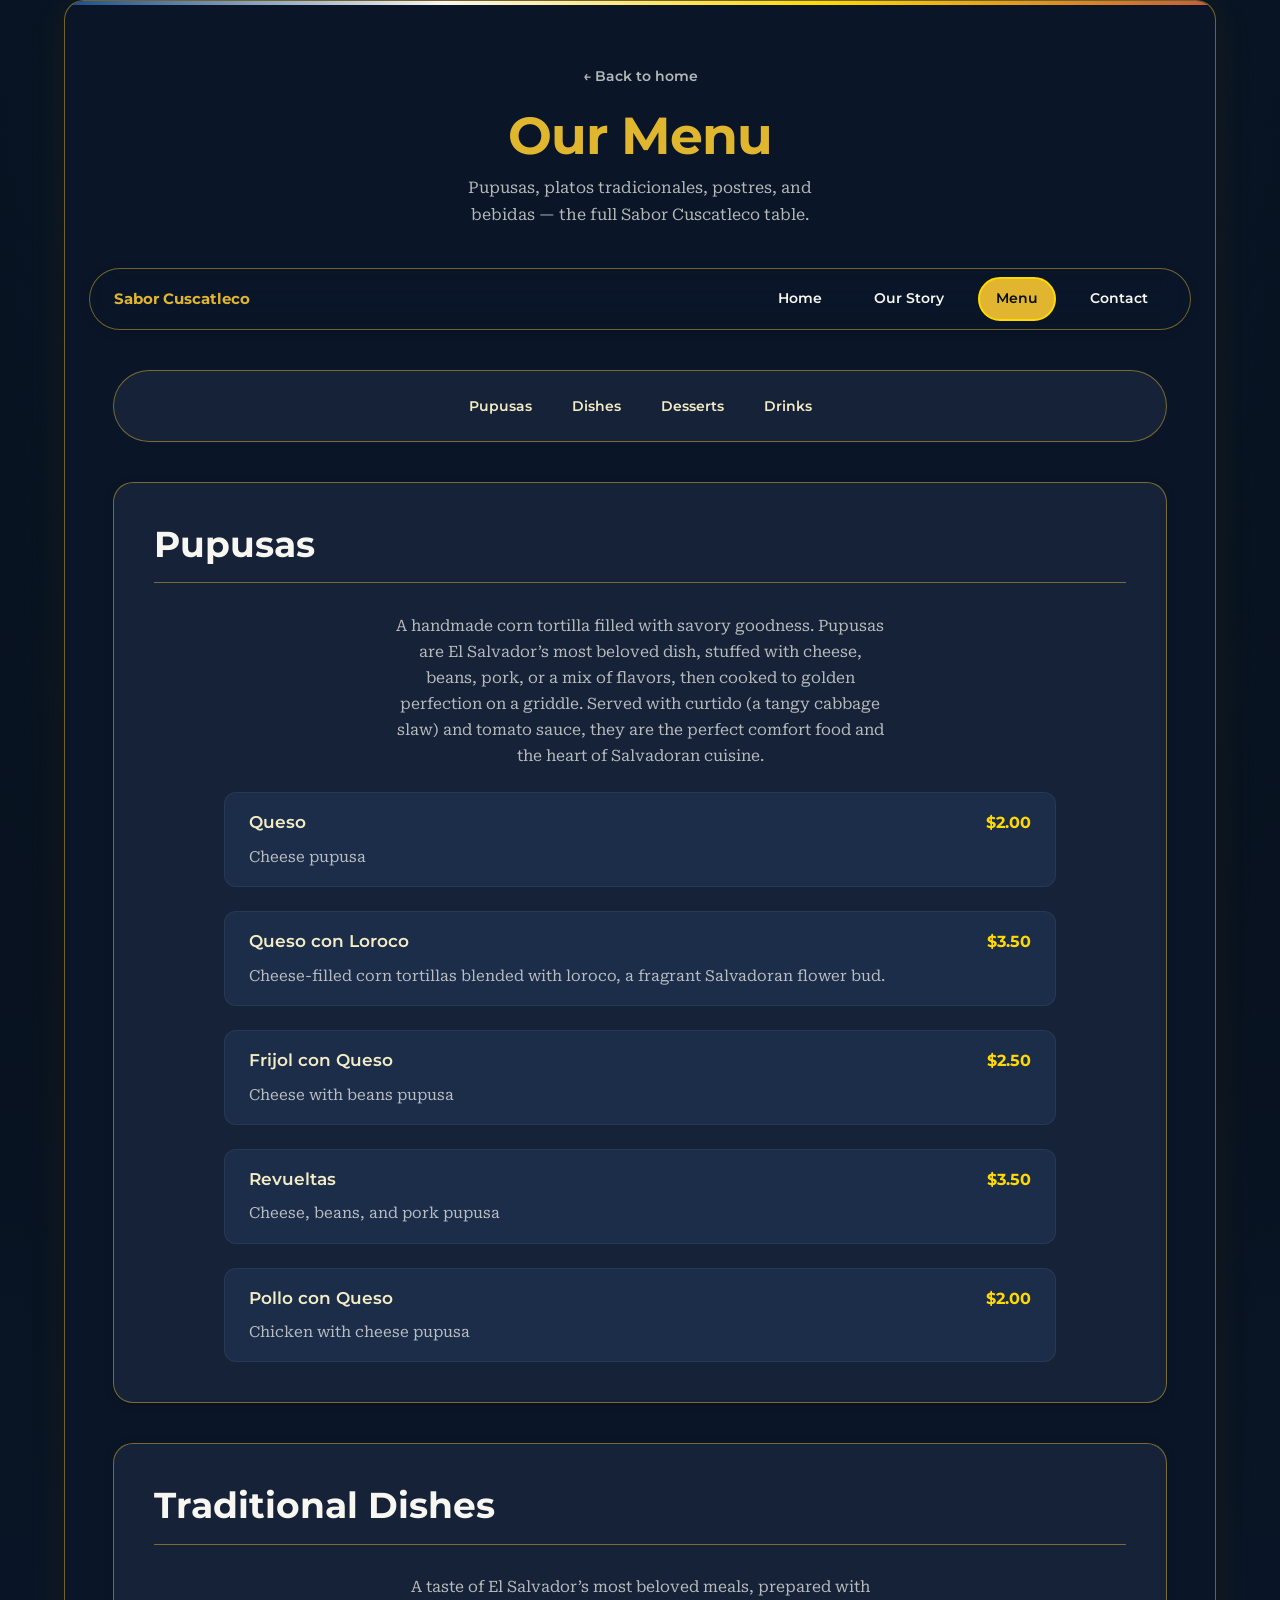
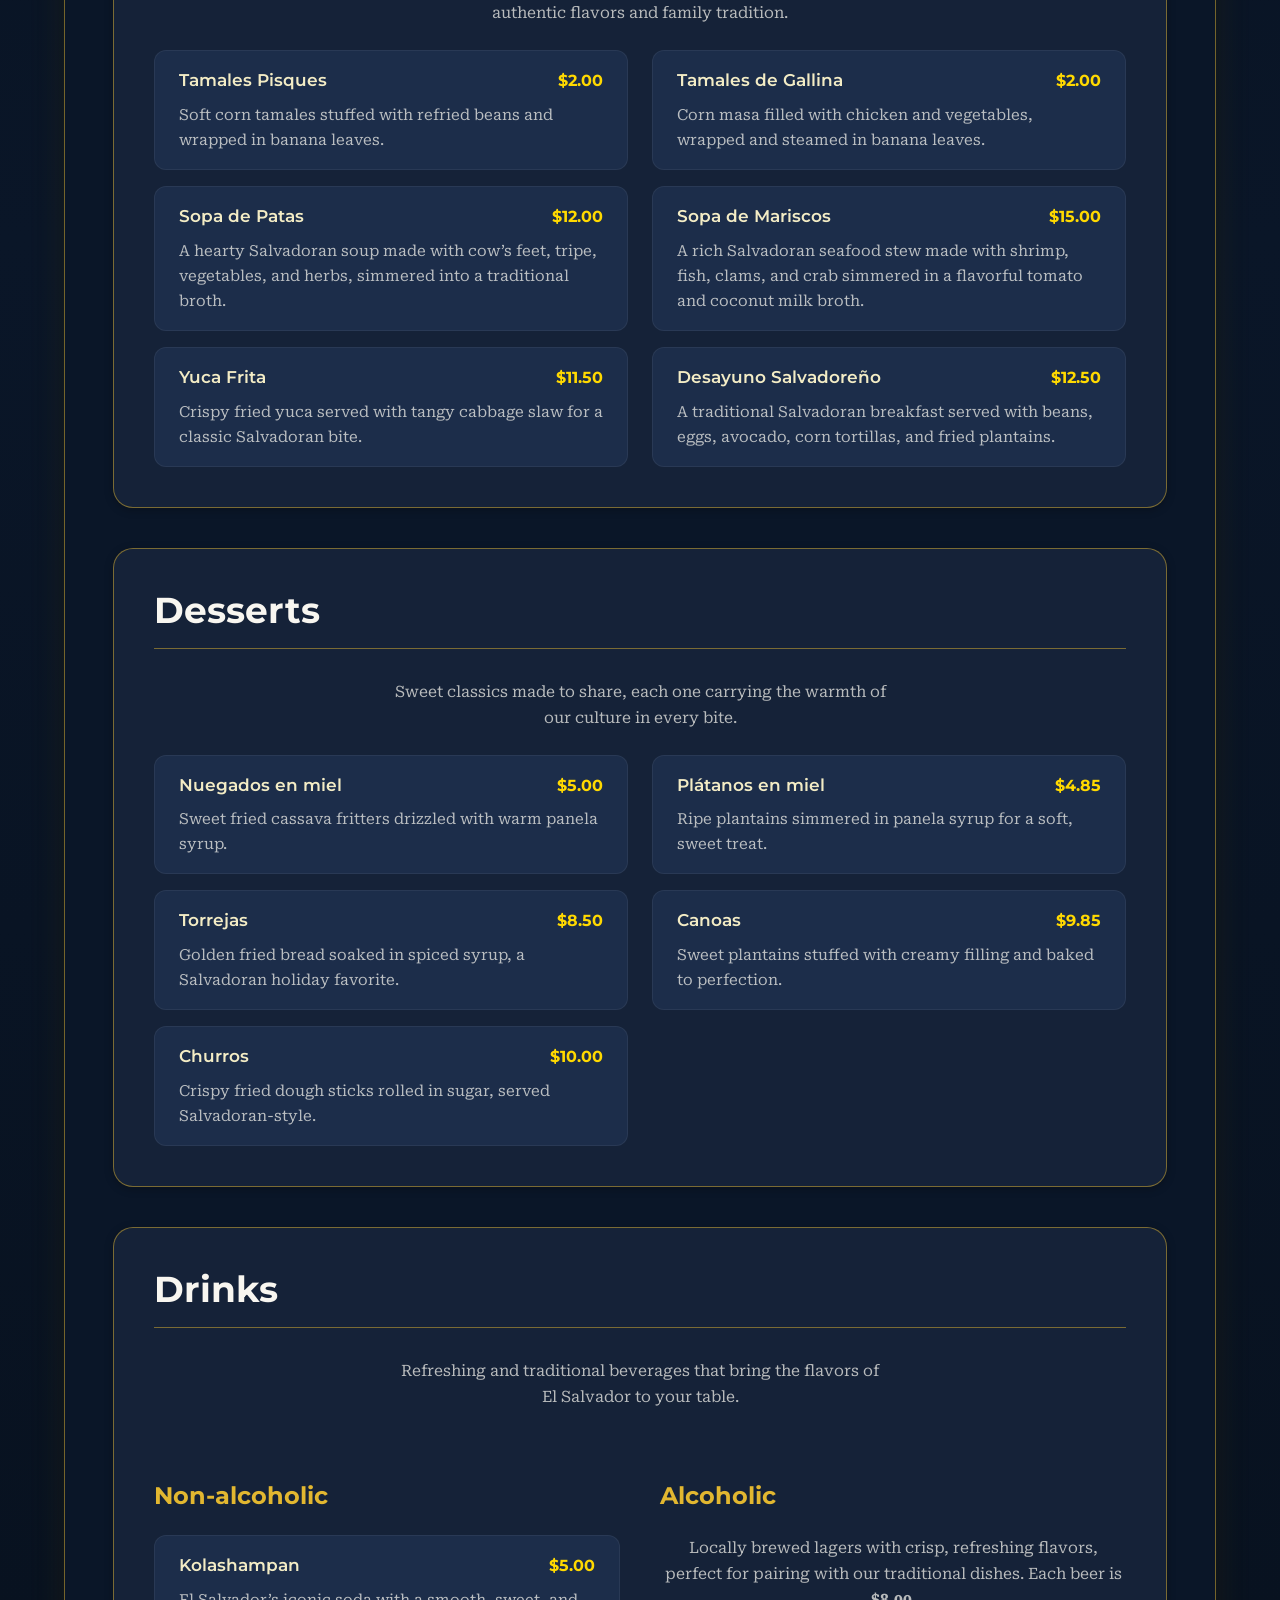
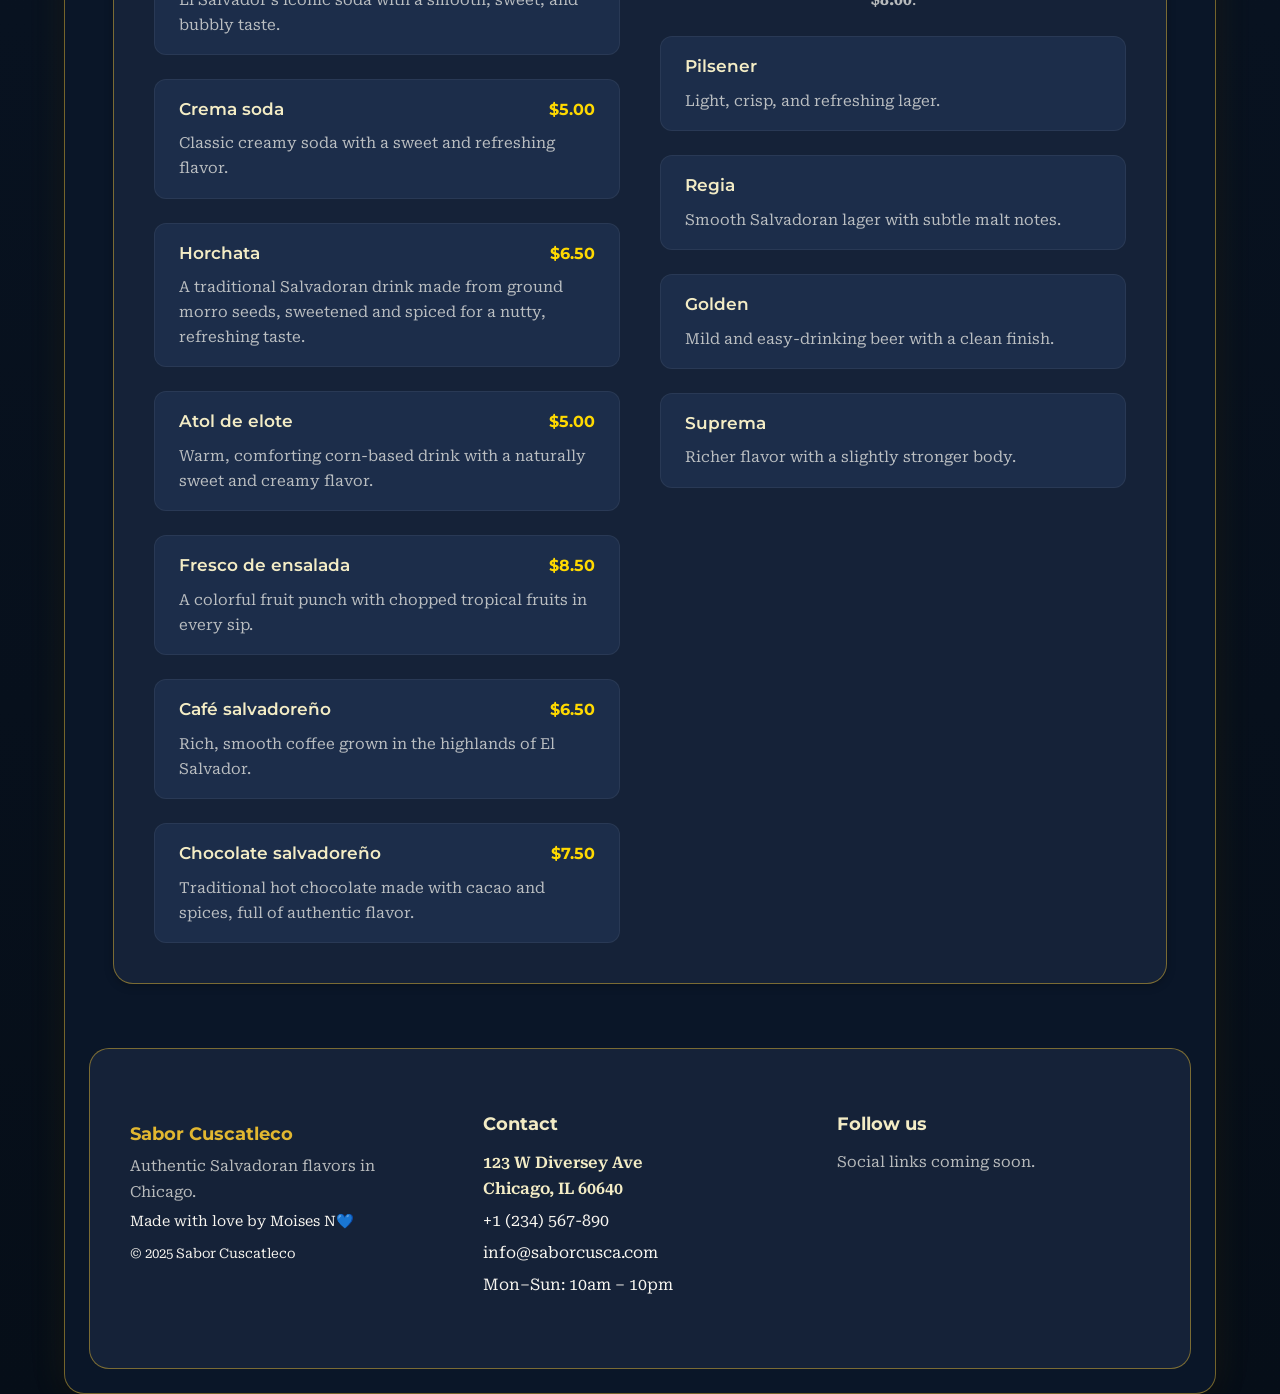
==== menu.html @ d0ab1627 "menu page" ====
<!DOCTYPE html>
<html lang="en">
  <head>
    <meta charset="UTF-8" />
    <meta name="viewport" content="width=device-width, initial-scale=1.0" />
    <meta
      name="description"
      content="Full menu at Sabor Cuscatleco — pupusas, traditional Salvadoran dishes, desserts, and drinks in Chicago."
    />
    <title>Menu | Sabor Cuscatleco</title>
    <link rel="stylesheet" href="styles.css" />
    <link rel="icon" type="image/png" href="images/favicon.png" />
    <link rel="preconnect" href="https://fonts.googleapis.com" />
    <link rel="preconnect" href="https://fonts.gstatic.com" crossorigin />
    <link
      href="https://fonts.googleapis.com/css2?family=Montserrat:wght@600;700&family=Roboto+Serif:ital,wght@0,400;0,600;1,400&display=swap"
      rel="stylesheet"
    />
    <meta name="theme-color" content="#0d1b2a" />
    <script src="script.js" defer></script>
  </head>
  <body>
    <a class="skip-link" href="#main-content">Skip to main content</a>
    <div class="page">
      <header class="page-header">
        <p class="page-header-eyebrow"><a href="index.html">← Back to home</a></p>
        <h1>Our Menu</h1>
        <p class="page-header-lead">
          Pupusas, platos tradicionales, postres, and bebidas — the full Sabor
          Cuscatleco table.
        </p>
      </header>

      <nav class="site-nav" id="site-nav" aria-label="Primary">
        <a href="index.html" class="nav-brand">Sabor Cuscatleco</a>
        <button
          type="button"
          class="nav-toggle"
          aria-expanded="false"
          aria-controls="nav-menu"
        >
          <span class="nav-toggle-label">Menu</span>
          <span class="nav-toggle-icon" aria-hidden="true"></span>
        </button>
        <ul class="nav-list" id="nav-menu">
          <li><a href="index.html" class="nav-link">Home</a></li>
          <li><a href="index.html#about-us" class="nav-link">Our Story</a></li>
          <li><a href="menu.html" class="nav-link">Menu</a></li>
          <li><a href="index.html#contact" class="nav-link">Contact</a></li>
        </ul>
      </nav>

      <main id="main-content">
        <section class="section menu-page" aria-label="Full menu">
          <nav class="menu-jump" aria-label="Menu categories">
            <ul>
              <li><a href="#pupusas">Pupusas</a></li>
              <li><a href="#dishes">Dishes</a></li>
              <li><a href="#desserts">Desserts</a></li>
              <li><a href="#drinks">Drinks</a></li>
            </ul>
          </nav>

          <section id="pupusas" class="menu-category" aria-labelledby="pupusas-heading">
            <h2 id="pupusas-heading">Pupusas</h2>
            <p class="menu-intro">
              A handmade corn tortilla filled with savory goodness. Pupusas are
              El Salvador’s most beloved dish, stuffed with cheese, beans, pork,
              or a mix of flavors, then cooked to golden perfection on a
              griddle. Served with curtido (a tangy cabbage slaw) and tomato
              sauce, they are the perfect comfort food and the heart of
              Salvadoran cuisine.
            </p>
            <dl class="menu-list">
              <div class="menu-item">
                <dt>
                  <span class="menu-item-name">Queso</span>
                  <span class="price">$2.00</span>
                </dt>
                <dd>Cheese pupusa</dd>
              </div>
              <div class="menu-item">
                <dt>
                  <span class="menu-item-name">Queso con Loroco</span>
                  <span class="price">$3.50</span>
                </dt>
                <dd>
                  Cheese-filled corn tortillas blended with loroco, a fragrant
                  Salvadoran flower bud.
                </dd>
              </div>
              <div class="menu-item">
                <dt>
                  <span class="menu-item-name">Frijol con Queso</span>
                  <span class="price">$2.50</span>
                </dt>
                <dd>Cheese with beans pupusa</dd>
              </div>
              <div class="menu-item">
                <dt>
                  <span class="menu-item-name">Revueltas</span>
                  <span class="price">$3.50</span>
                </dt>
                <dd>Cheese, beans, and pork pupusa</dd>
              </div>
              <div class="menu-item">
                <dt>
                  <span class="menu-item-name">Pollo con Queso</span>
                  <span class="price">$2.00</span>
                </dt>
                <dd>Chicken with cheese pupusa</dd>
              </div>
            </dl>
          </section>

          <section id="dishes" class="menu-category" aria-labelledby="dishes-heading">
            <h2 id="dishes-heading">Traditional Dishes</h2>
            <p class="menu-intro">
              A taste of El Salvador’s most beloved meals, prepared with
              authentic flavors and family tradition.
            </p>
            <dl class="menu-list">
              <div class="menu-item">
                <dt>
                  <span class="menu-item-name">Tamales Pisques</span>
                  <span class="price">$2.00</span>
                </dt>
                <dd>
                  Soft corn tamales stuffed with refried beans and wrapped in
                  banana leaves.
                </dd>
              </div>
              <div class="menu-item">
                <dt>
                  <span class="menu-item-name">Tamales de Gallina</span>
                  <span class="price">$2.00</span>
                </dt>
                <dd>
                  Corn masa filled with chicken and vegetables, wrapped and
                  steamed in banana leaves.
                </dd>
              </div>
              <div class="menu-item">
                <dt>
                  <span class="menu-item-name">Sopa de Patas</span>
                  <span class="price">$12.00</span>
                </dt>
                <dd>
                  A hearty Salvadoran soup made with cow’s feet, tripe,
                  vegetables, and herbs, simmered into a traditional broth.
                </dd>
              </div>
              <div class="menu-item">
                <dt>
                  <span class="menu-item-name">Sopa de Mariscos</span>
                  <span class="price">$15.00</span>
                </dt>
                <dd>
                  A rich Salvadoran seafood stew made with shrimp, fish, clams,
                  and crab simmered in a flavorful tomato and coconut milk
                  broth.
                </dd>
              </div>
              <div class="menu-item">
                <dt>
                  <span class="menu-item-name">Yuca Frita</span>
                  <span class="price">$11.50</span>
                </dt>
                <dd>
                  Crispy fried yuca served with tangy cabbage slaw for a classic
                  Salvadoran bite.
                </dd>
              </div>
              <div class="menu-item">
                <dt>
                  <span class="menu-item-name">Desayuno Salvadoreño</span>
                  <span class="price">$12.50</span>
                </dt>
                <dd>
                  A traditional Salvadoran breakfast served with beans, eggs,
                  avocado, corn tortillas, and fried plantains.
                </dd>
              </div>
            </dl>
          </section>

          <section id="desserts" class="menu-category" aria-labelledby="desserts-heading">
            <h2 id="desserts-heading">Desserts</h2>
            <p class="menu-intro">
              Sweet classics made to share, each one carrying the warmth of our
              culture in every bite.
            </p>
            <dl class="menu-list">
              <div class="menu-item">
                <dt>
                  <span class="menu-item-name">Nuegados en miel</span>
                  <span class="price">$5.00</span>
                </dt>
                <dd>
                  Sweet fried cassava fritters drizzled with warm panela syrup.
                </dd>
              </div>
              <div class="menu-item">
                <dt>
                  <span class="menu-item-name">Plátanos en miel</span>
                  <span class="price">$4.85</span>
                </dt>
                <dd>
                  Ripe plantains simmered in panela syrup for a soft, sweet
                  treat.
                </dd>
              </div>
              <div class="menu-item">
                <dt>
                  <span class="menu-item-name">Torrejas</span>
                  <span class="price">$8.50</span>
                </dt>
                <dd>
                  Golden fried bread soaked in spiced syrup, a Salvadoran holiday
                  favorite.
                </dd>
              </div>
              <div class="menu-item">
                <dt>
                  <span class="menu-item-name">Canoas</span>
                  <span class="price">$9.85</span>
                </dt>
                <dd>
                  Sweet plantains stuffed with creamy filling and baked to
                  perfection.
                </dd>
              </div>
              <div class="menu-item">
                <dt>
                  <span class="menu-item-name">Churros</span>
                  <span class="price">$10.00</span>
                </dt>
                <dd>
                  Crispy fried dough sticks rolled in sugar, served
                  Salvadoran-style.
                </dd>
              </div>
            </dl>
          </section>

          <section id="drinks" class="menu-category" aria-labelledby="drinks-heading">
            <h2 id="drinks-heading">Drinks</h2>
            <p class="menu-intro">
              Refreshing and traditional beverages that bring the flavors of El
              Salvador to your table.
            </p>

            <div class="drinks-grid">
              <section id="non-alc" class="menu-subcategory" aria-labelledby="non-alc-heading">
                <h3 id="non-alc-heading">Non-alcoholic</h3>
                <dl class="menu-list">
                  <div class="menu-item">
                    <dt>
                      <span class="menu-item-name">Kolashampan</span>
                      <span class="price">$5.00</span>
                    </dt>
                    <dd>
                      El Salvador’s iconic soda with a smooth, sweet, and bubbly
                      taste.
                    </dd>
                  </div>
                  <div class="menu-item">
                    <dt>
                      <span class="menu-item-name">Crema soda</span>
                      <span class="price">$5.00</span>
                    </dt>
                    <dd>Classic creamy soda with a sweet and refreshing flavor.</dd>
                  </div>
                  <div class="menu-item">
                    <dt>
                      <span class="menu-item-name">Horchata</span>
                      <span class="price">$6.50</span>
                    </dt>
                    <dd>
                      A traditional Salvadoran drink made from ground morro seeds,
                      sweetened and spiced for a nutty, refreshing taste.
                    </dd>
                  </div>
                  <div class="menu-item">
                    <dt>
                      <span class="menu-item-name">Atol de elote</span>
                      <span class="price">$5.00</span>
                    </dt>
                    <dd>
                      Warm, comforting corn-based drink with a naturally sweet and
                      creamy flavor.
                    </dd>
                  </div>
                  <div class="menu-item">
                    <dt>
                      <span class="menu-item-name">Fresco de ensalada</span>
                      <span class="price">$8.50</span>
                    </dt>
                    <dd>
                      A colorful fruit punch with chopped tropical fruits in every
                      sip.
                    </dd>
                  </div>
                  <div class="menu-item">
                    <dt>
                      <span class="menu-item-name">Café salvadoreño</span>
                      <span class="price">$6.50</span>
                    </dt>
                    <dd>
                      Rich, smooth coffee grown in the highlands of El Salvador.
                    </dd>
                  </div>
                  <div class="menu-item">
                    <dt>
                      <span class="menu-item-name">Chocolate salvadoreño</span>
                      <span class="price">$7.50</span>
                    </dt>
                    <dd>
                      Traditional hot chocolate made with cacao and spices, full of
                      authentic flavor.
                    </dd>
                  </div>
                </dl>
              </section>

              <section id="alc" class="menu-subcategory" aria-labelledby="alc-heading">
                <h3 id="alc-heading">Alcoholic</h3>
                <p class="menu-intro">
                  Locally brewed lagers with crisp, refreshing flavors, perfect for
                  pairing with our traditional dishes. Each beer is
                  <strong>$8.00</strong>.
                </p>
                <dl class="menu-list">
                  <div class="menu-item">
                    <dt><span class="menu-item-name">Pilsener</span></dt>
                    <dd>Light, crisp, and refreshing lager.</dd>
                  </div>
                  <div class="menu-item">
                    <dt><span class="menu-item-name">Regia</span></dt>
                    <dd>Smooth Salvadoran lager with subtle malt notes.</dd>
                  </div>
                  <div class="menu-item">
                    <dt><span class="menu-item-name">Golden</span></dt>
                    <dd>Mild and easy-drinking beer with a clean finish.</dd>
                  </div>
                  <div class="menu-item">
                    <dt><span class="menu-item-name">Suprema</span></dt>
                    <dd>Richer flavor with a slightly stronger body.</dd>
                  </div>
                </dl>
              </section>
            </div>
          </section>
        </section>
      </main>

      <footer id="footer-container" class="site-footer">
        <div class="col col--brand">
          <p class="footer-brand">Sabor Cuscatleco</p>
          <p class="footer-tagline">Authentic Salvadoran flavors in Chicago.</p>
          <p class="footer-credit">
            Made with love by Moises N<span aria-hidden="true">💙</span>
          </p>
          <p><small>© 2025 Sabor Cuscatleco</small></p>
        </div>

        <div class="col" id="contact">
          <h2 class="footer-heading">Contact</h2>
          <address>
            <p>
              123 W Diversey Ave<br />
              Chicago, IL 60640
            </p>
            <p>
              <a href="tel:+1234567890">+1 (234) 567-890</a>
            </p>
            <p>
              <a href="mailto:info@saborcusca.com">info@saborcusca.com</a>
            </p>
            <p>Mon–Sun: 10am – 10pm</p>
          </address>
        </div>

        <div class="col">
          <h2 class="footer-heading">Follow us</h2>
          <p class="social-note">Social links coming soon.</p>
        </div>
      </footer>
    </div>
  </body>
</html>
---- styles.css ----
/* ===== Design tokens (Salvadoran-inspired palette) ===== */
:root {
  --color-bg: #0a1628;
  --color-bg-deep: #060e18;
  --color-surface: #152238;
  --color-surface-elevated: #1c2d4a;
  --color-text: #f8f6f0;
  --color-accent: #f4c430;
  --color-accent-bright: #ffd900;
  --color-accent-muted: rgba(244, 196, 48, 0.92);
  --color-terracotta: #c45c3e;
  --color-cream: #f3ecc5;
  --color-muted: rgba(248, 246, 240, 0.72);
  --color-border: rgba(244, 196, 48, 0.45);
  --color-border-strong: #d4a017;
  --color-btn: #1a4d8c;
  --color-btn-hover: #2563b8;
  --color-focus: #7ec8ff;

  --font-heading: "Montserrat", Arial, Helvetica, sans-serif;
  --font-body: "Roboto Serif", "Times New Roman", Times, serif;

  --space-xs: 0.5rem;
  --space-sm: 1rem;
  --space-md: 1.5rem;
  --space-lg: 2.5rem;
  --space-xl: 4rem;

  --radius-sm: 0.5rem;
  --radius-md: 12px;
  --radius-lg: 20px;
  --radius-pill: 999px;

  --max-content: 72rem;
  --nav-height: 3.75rem;
  --line-height-body: 1.65;

  --shadow-sm: 0 2px 8px rgba(0, 0, 0, 0.25);
  --shadow-md: 0 8px 24px rgba(0, 0, 0, 0.35);
  --shadow-glow: 0 0 40px rgba(244, 196, 48, 0.08);

  --text-h1: clamp(2rem, 5vw, 3.25rem);
  --text-h2: clamp(1.75rem, 3.5vw, 2.25rem);
  --text-h3: clamp(1.25rem, 2.5vw, 1.5rem);
}

/* ===== Base ===== */
*,
*::before,
*::after {
  box-sizing: border-box;
}

html {
  scroll-behavior: smooth;
  scroll-padding-top: calc(var(--nav-height) + 1rem);
}

body,
html {
  margin: 0;
  padding: 0;
}

body {
  min-height: 100vh;
  background-color: var(--color-bg-deep);
  background-image:
    radial-gradient(ellipse 80% 50% at 50% -20%, rgba(26, 77, 140, 0.35), transparent),
    linear-gradient(180deg, var(--color-bg-deep) 0%, var(--color-bg) 40%, var(--color-bg-deep) 100%);
  color: var(--color-text);
  font-family: var(--font-body);
  font-weight: 400;
  line-height: var(--line-height-body);
}

.page {
  max-width: var(--max-content);
  margin: 0 auto;
  padding: var(--space-sm);
  border: 1px solid var(--color-border);
  border-radius: var(--radius-lg);
  background: var(--color-bg);
  box-shadow: var(--shadow-glow), var(--shadow-md);
  position: relative;
  overflow: hidden;
}

.page::before {
  content: "";
  position: absolute;
  top: 0;
  left: 0;
  right: 0;
  height: 4px;
  background: linear-gradient(
    90deg,
    var(--color-btn) 0%,
    var(--color-text) 33%,
    var(--color-accent-bright) 66%,
    var(--color-terracotta) 100%
  );
  z-index: 1;
}

/* ===== Accessibility ===== */
.skip-link {
  position: absolute;
  left: -9999px;
  top: var(--space-sm);
  z-index: 3000;
  padding: var(--space-xs) var(--space-sm);
  background: var(--color-accent);
  color: var(--color-bg-deep);
  font-family: var(--font-heading);
  font-weight: 700;
  text-decoration: none;
  border-radius: var(--radius-sm);
}

.skip-link:focus {
  left: var(--space-sm);
}

:focus {
  outline: none;
}

:focus-visible {
  outline: 3px solid var(--color-focus);
  outline-offset: 3px;
}

/* ===== Typography ===== */
h1,
h2,
h3,
h4,
.footer-heading {
  font-family: var(--font-heading);
  font-weight: 700;
  line-height: 1.2;
}

h1 {
  font-size: var(--text-h1);
  letter-spacing: -0.02em;
}

h2 {
  font-size: var(--text-h2);
}

h3 {
  font-size: var(--text-h3);
  color: var(--color-accent-muted);
}

h4 {
  font-size: 1.1rem;
  color: var(--color-cream);
}

.section-header {
  text-align: center;
  margin-bottom: var(--space-lg);
  max-width: 40rem;
  margin-inline: auto;
}

.section-header h2 {
  color: var(--color-accent-muted);
  margin: 0 0 var(--space-sm);
  position: relative;
  display: inline-block;
}

.section-header h2::after {
  content: "";
  display: block;
  width: 4rem;
  height: 3px;
  margin: var(--space-sm) auto 0;
  background: linear-gradient(90deg, transparent, var(--color-accent), transparent);
  border-radius: var(--radius-pill);
}

.section-lead {
  margin: 0;
  color: var(--color-muted);
  font-size: 1.05rem;
}

.footer-heading {
  font-size: 1.1rem;
  color: var(--color-cream);
  margin: 0 0 var(--space-sm);
}

address {
  font-style: normal;
}

address a {
  color: var(--color-text);
  text-decoration: none;
  border-bottom: 1px solid transparent;
  transition: color 0.2s, border-color 0.2s;
}

address a:hover {
  color: var(--color-accent);
  border-bottom-color: var(--color-accent);
}

/* ===== Hero ===== */
.hero {
  position: relative;
  border-radius: var(--radius-lg);
  overflow: hidden;
  margin-bottom: 0;
  box-shadow: var(--shadow-md);
}

.hero-media {
  position: relative;
  display: block;
}

.hero-image {
  display: block;
  width: 100%;
  height: clamp(260px, 42vw, 440px);
  object-fit: cover;
}

.hero-overlay {
  position: absolute;
  inset: 0;
  background: linear-gradient(
    to top,
    rgba(6, 14, 24, 0.92) 0%,
    rgba(10, 22, 40, 0.55) 45%,
    rgba(10, 22, 40, 0.25) 100%
  );
  pointer-events: none;
}

.hero-content {
  position: absolute;
  inset: 0;
  display: flex;
  flex-direction: column;
  align-items: center;
  justify-content: flex-end;
  padding: var(--space-lg) var(--space-md);
  text-align: center;
}

.hero-eyebrow {
  margin: 0 0 var(--space-xs);
  font-family: var(--font-heading);
  font-size: 0.8rem;
  font-weight: 600;
  letter-spacing: 0.14em;
  text-transform: uppercase;
  color: var(--color-accent-muted);
}

.hero h1 {
  margin: 0;
  text-shadow: 0 2px 20px rgba(0, 0, 0, 0.5);
}

.tagline {
  margin: var(--space-xs) 0 var(--space-md);
  font-size: clamp(1rem, 2.5vw, 1.35rem);
  color: var(--color-cream);
  font-style: italic;
  max-width: 28ch;
}

.hero-actions {
  display: flex;
  flex-wrap: wrap;
  gap: var(--space-sm);
  justify-content: center;
}

/* ===== Buttons ===== */
.btn {
  display: inline-block;
  text-decoration: none;
  font-family: var(--font-heading);
  font-weight: 600;
  font-size: 0.95rem;
  padding: 0.75rem 1.5rem;
  border-radius: var(--radius-pill);
  border: 2px solid transparent;
  transition: background-color 0.2s, color 0.2s, border-color 0.2s, transform 0.15s;
}

.btn:hover {
  transform: translateY(-1px);
}

.btn--primary {
  color: var(--color-bg-deep);
  background: linear-gradient(135deg, var(--color-accent-bright), var(--color-accent));
  border-color: var(--color-accent-bright);
}

.btn--primary:hover {
  background: var(--color-cream);
  color: var(--color-bg-deep);
}

.btn--outline {
  color: var(--color-text);
  background: transparent;
  border-color: rgba(255, 255, 255, 0.5);
}

.btn--outline:hover {
  background: rgba(255, 255, 255, 0.12);
  border-color: var(--color-accent);
  color: var(--color-accent);
}

/* ===== Site navigation ===== */
.site-nav {
  position: sticky;
  top: 0;
  z-index: 1000;
  display: flex;
  flex-wrap: wrap;
  align-items: center;
  justify-content: space-between;
  gap: var(--space-sm);
  min-height: var(--nav-height);
  padding: var(--space-xs) var(--space-md);
  margin: var(--space-sm) 0 var(--space-lg);
  background: rgba(10, 22, 40, 0.88);
  backdrop-filter: blur(12px);
  -webkit-backdrop-filter: blur(12px);
  border: 1px solid var(--color-border);
  border-radius: var(--radius-pill);
  box-shadow: var(--shadow-sm);
}

.nav-brand {
  font-family: var(--font-heading);
  font-weight: 700;
  font-size: 0.95rem;
  color: var(--color-accent-muted);
  text-decoration: none;
  white-space: nowrap;
}

.nav-brand:hover {
  color: var(--color-accent-bright);
}

.nav-toggle {
  display: none;
  align-items: center;
  gap: var(--space-xs);
  padding: var(--space-xs) var(--space-sm);
  font-family: var(--font-heading);
  font-weight: 600;
  font-size: 0.9rem;
  color: var(--color-text);
  background: var(--color-surface-elevated);
  border: 1px solid var(--color-border);
  border-radius: var(--radius-pill);
  cursor: pointer;
}

.nav-toggle-icon {
  width: 1.25rem;
  height: 2px;
  background: currentColor;
  position: relative;
  transition: background 0.2s;
}

.nav-toggle-icon::before,
.nav-toggle-icon::after {
  content: "";
  position: absolute;
  left: 0;
  width: 100%;
  height: 2px;
  background: currentColor;
  transition: transform 0.2s;
}

.nav-toggle-icon::before {
  top: -6px;
}

.nav-toggle-icon::after {
  top: 6px;
}

.site-nav.is-open .nav-toggle-icon {
  background: transparent;
}

.site-nav.is-open .nav-toggle-icon::before {
  top: 0;
  transform: rotate(45deg);
}

.site-nav.is-open .nav-toggle-icon::after {
  top: 0;
  transform: rotate(-45deg);
}

.nav-list {
  list-style: none;
  margin: 0;
  padding: 0;
  display: flex;
  flex-wrap: wrap;
  align-items: center;
  justify-content: center;
  gap: 0.25rem var(--space-sm);
}

.nav-link {
  display: inline-block;
  padding: var(--space-xs) var(--space-sm);
  font-family: var(--font-heading);
  font-weight: 600;
  font-size: 0.9rem;
  color: var(--color-text);
  text-decoration: none;
  border-radius: var(--radius-pill);
  border: 2px solid transparent;
  transition: color 0.2s, background-color 0.2s, border-color 0.2s;
}

.nav-link:hover {
  color: var(--color-accent);
  border-color: var(--color-border);
}

.nav-link.is-active,
.nav-link--current {
  color: var(--color-bg-deep);
  background: var(--color-accent-muted);
  border-color: var(--color-accent-bright);
}

/* ===== Main sections ===== */
main {
  padding: 0 var(--space-xs);
}

.section {
  margin-bottom: var(--space-xl);
}

/* ===== Our story ===== */
.story-item {
  display: grid;
  grid-template-columns: 1fr 1fr;
  align-items: center;
  gap: var(--space-lg);
  margin-bottom: var(--space-xl);
}

.story-item--reverse .story-text {
  order: 1;
}

.story-item--reverse img {
  order: 2;
}

.story-item img {
  width: 100%;
  height: clamp(220px, 35vw, 400px);
  object-fit: cover;
  border-radius: var(--radius-md);
  border: 1px solid var(--color-border);
  box-shadow: var(--shadow-md);
}

.story-text {
  padding: var(--space-md);
  font-size: 1.05rem;
  background: var(--color-surface);
  border-radius: var(--radius-md);
  border-left: 4px solid var(--color-terracotta);
}

.story-text p {
  margin: 0;
}

/* ===== Menu jump nav ===== */
.menu-jump {
  margin-bottom: var(--space-lg);
  padding: var(--space-sm);
  background: var(--color-surface);
  border-radius: var(--radius-pill);
  border: 1px solid var(--color-border);
  overflow-x: auto;
  -webkit-overflow-scrolling: touch;
}

.menu-jump ul {
  list-style: none;
  margin: 0;
  padding: 0;
  display: flex;
  flex-wrap: nowrap;
  justify-content: center;
  gap: var(--space-xs);
  min-width: min-content;
}

.menu-jump a {
  display: block;
  padding: 0.5rem 1rem;
  font-family: var(--font-heading);
  font-weight: 600;
  font-size: 0.85rem;
  color: var(--color-cream);
  text-decoration: none;
  white-space: nowrap;
  border-radius: var(--radius-pill);
  transition: background-color 0.2s, color 0.2s;
}

.menu-jump a:hover {
  background: var(--color-surface-elevated);
  color: var(--color-accent-bright);
}

/* ===== Menu categories ===== */
.menu-category {
  margin-bottom: var(--space-lg);
  padding: var(--space-lg);
  background: var(--color-surface);
  border: 1px solid var(--color-border);
  border-radius: var(--radius-lg);
  box-shadow: var(--shadow-sm);
  scroll-margin-top: calc(var(--nav-height) + 1.5rem);
}

.menu-category > h2,
.menu-category > h3 {
  margin-top: 0;
  padding-bottom: var(--space-sm);
  border-bottom: 1px solid var(--color-border);
}

.menu-subcategory {
  margin-top: var(--space-md);
}

.menu-subcategory h4 {
  margin-top: 0;
}

.menu-intro {
  max-width: 55ch;
  margin: 0 auto var(--space-md);
  color: var(--color-muted);
  text-align: center;
  font-size: 0.98rem;
}

.drinks-grid {
  display: grid;
  gap: var(--space-lg);
}

.menu-list {
  margin: 0;
  padding: 0;
  max-width: 52rem;
  margin-inline: auto;
}

.menu-item {
  margin: 0 0 var(--space-md);
  padding: var(--space-sm) var(--space-md);
  background: var(--color-surface-elevated);
  border-radius: var(--radius-md);
  border: 1px solid rgba(255, 255, 255, 0.06);
  transition: border-color 0.2s, box-shadow 0.2s;
}

.menu-item:hover {
  border-color: var(--color-border);
  box-shadow: var(--shadow-sm);
}

.menu-item:last-child {
  margin-bottom: 0;
}

.menu-item dt {
  display: flex;
  flex-wrap: wrap;
  justify-content: space-between;
  align-items: baseline;
  gap: var(--space-xs) var(--space-sm);
  margin: 0;
  font-family: var(--font-heading);
  font-weight: 600;
  color: var(--color-cream);
}

.menu-item-name {
  font-size: 1.05rem;
}

.menu-item .price {
  font-family: var(--font-heading);
  font-weight: 700;
  color: var(--color-accent-bright);
  white-space: nowrap;
}

.menu-item dt:not(:has(.price)) .menu-item-name {
  width: 100%;
}

.menu-item dd {
  margin: var(--space-xs) 0 0;
  color: var(--color-muted);
  font-size: 0.95rem;
}

/* ===== CTA band ===== */
.cta-band {
  text-align: center;
  padding: var(--space-xl) var(--space-lg);
  margin: var(--space-xl) 0;
  background: linear-gradient(
    135deg,
    var(--color-surface-elevated) 0%,
    var(--color-surface) 50%,
    rgba(196, 92, 62, 0.15) 100%
  );
  border: 1px solid var(--color-border);
  border-radius: var(--radius-lg);
  box-shadow: var(--shadow-md);
}

.cta-band h2 {
  margin: 0 0 var(--space-xs);
  color: var(--color-accent-muted);
  font-size: var(--text-h2);
}

.cta-band p {
  margin: 0 0 var(--space-md);
  color: var(--color-muted);
}

/* ===== Footer ===== */
.site-footer {
  display: grid;
  grid-template-columns: repeat(auto-fit, minmax(14rem, 1fr));
  gap: var(--space-lg);
  padding: var(--space-xl) var(--space-lg);
  background: var(--color-surface);
  border: 1px solid var(--color-border);
  border-radius: var(--radius-lg);
  margin-top: var(--space-md);
}

.footer-brand {
  font-family: var(--font-heading);
  font-weight: 700;
  font-size: 1.15rem;
  color: var(--color-accent-muted);
  margin: 0 0 var(--space-xs);
}

.footer-tagline {
  color: var(--color-muted);
  font-size: 0.95rem;
  margin: 0 0 var(--space-md);
}

.footer-credit {
  margin: var(--space-md) 0 var(--space-xs);
  font-size: 0.9rem;
}

.site-footer .col p {
  margin: 0.35rem 0;
}

.social-note {
  color: var(--color-muted);
  font-size: 0.95rem;
}

#contact address p:first-child {
  font-weight: 600;
  color: var(--color-cream);
}

/* ===== Responsive ===== */
@media (max-width: 768px) {
  .page {
    padding: var(--space-xs);
    border-radius: var(--radius-md);
  }

  .site-nav {
    border-radius: var(--radius-md);
    padding: var(--space-sm);
  }

  .nav-brand {
    font-size: 0.85rem;
    max-width: 55%;
    overflow: hidden;
    text-overflow: ellipsis;
  }

  .nav-toggle {
    display: flex;
  }

  .nav-list {
    display: none;
    flex-direction: column;
    width: 100%;
    padding-top: var(--space-sm);
    border-top: 1px solid var(--color-border);
    margin-top: var(--space-xs);
  }

  .site-nav.is-open .nav-list {
    display: flex;
  }

  .nav-link {
    width: 100%;
    text-align: center;
    padding: var(--space-sm);
  }

  .hero-content {
    padding: var(--space-md);
  }

  .hero-actions {
    flex-direction: column;
    width: 100%;
    max-width: 16rem;
  }

  .hero-actions .btn {
    width: 100%;
    text-align: center;
  }

  .story-item,
  .story-item--reverse {
    grid-template-columns: 1fr;
  }

  .story-item--reverse .story-text,
  .story-item--reverse img {
    order: unset;
  }

  .story-item img {
    order: -1;
  }

  .menu-category {
    padding: var(--space-md);
  }

  .menu-jump ul {
    justify-content: flex-start;
    padding-bottom: 0.25rem;
  }

  .cta-band {
    padding: var(--space-lg) var(--space-md);
  }
}

@media (min-width: 769px) {
  .drinks-grid {
    grid-template-columns: 1fr 1fr;
    align-items: start;
  }

  .menu-jump ul {
    flex-wrap: wrap;
  }
}

@media (min-width: 900px) {
  .page {
    padding: var(--space-md);
  }

  main {
    padding: 0 var(--space-md);
  }

  #dishes .menu-list,
  #desserts .menu-list {
    display: grid;
    grid-template-columns: 1fr 1fr;
    gap: var(--space-sm) var(--space-md);
    max-width: none;
  }

  #dishes .menu-item,
  #desserts .menu-item {
    margin-bottom: 0;
  }
}

/* ===== Page header (menu page) ===== */
.page-header {
  text-align: center;
  padding: var(--space-lg) var(--space-md) var(--space-md);
}

.page-header-eyebrow {
  margin: 0 0 var(--space-sm);
  font-size: 0.9rem;
}

.page-header-eyebrow a {
  color: var(--color-muted);
  text-decoration: none;
  font-family: var(--font-heading);
  font-weight: 600;
}

.page-header-eyebrow a:hover {
  color: var(--color-accent);
}

.page-header h1 {
  margin: 0 0 var(--space-xs);
  color: var(--color-accent-muted);
}

.page-header-lead {
  margin: 0 auto;
  max-width: 40ch;
  color: var(--color-muted);
}

.menu-page {
  padding-top: 0;
}

/* ===== Featured / signature dishes (home) ===== */
.featured-grid {
  list-style: none;
  margin: 0;
  padding: 0;
  display: grid;
  grid-template-columns: repeat(auto-fill, minmax(16rem, 1fr));
  gap: var(--space-md);
}

.featured-card {
  display: flex;
  flex-direction: column;
  padding: var(--space-md);
  background: var(--color-surface);
  border: 1px solid var(--color-border);
  border-radius: var(--radius-lg);
  box-shadow: var(--shadow-sm);
  transition: border-color 0.2s, transform 0.15s;
}

.featured-card:hover {
  border-color: var(--color-accent-bright);
  transform: translateY(-2px);
}

.featured-category {
  font-family: var(--font-heading);
  font-size: 0.75rem;
  font-weight: 600;
  letter-spacing: 0.08em;
  text-transform: uppercase;
  color: var(--color-terracotta);
  margin-bottom: var(--space-xs);
}

.featured-name {
  margin: 0 0 var(--space-xs);
  font-family: var(--font-heading);
  font-size: 1.15rem;
  color: var(--color-cream);
}

.featured-desc {
  margin: 0;
  flex: 1;
  font-size: 0.95rem;
  color: var(--color-muted);
}

.featured-price {
  margin: var(--space-sm) 0 0;
  font-family: var(--font-heading);
  font-weight: 700;
  font-size: 1.1rem;
  color: var(--color-accent-bright);
}

.featured-cta {
  text-align: center;
  margin: var(--space-lg) 0 0;
}

.visually-hidden {
  position: absolute;
  width: 1px;
  height: 1px;
  padding: 0;
  margin: -1px;
  overflow: hidden;
  clip: rect(0, 0, 0, 0);
  white-space: nowrap;
  border: 0;
}

@media (prefers-reduced-motion: reduce) {
  html {
    scroll-behavior: auto;
  }

  *,
  *::before,
  *::after {
    transition-duration: 0.01ms !important;
  }

  .btn:hover {
    transform: none;
  }
}
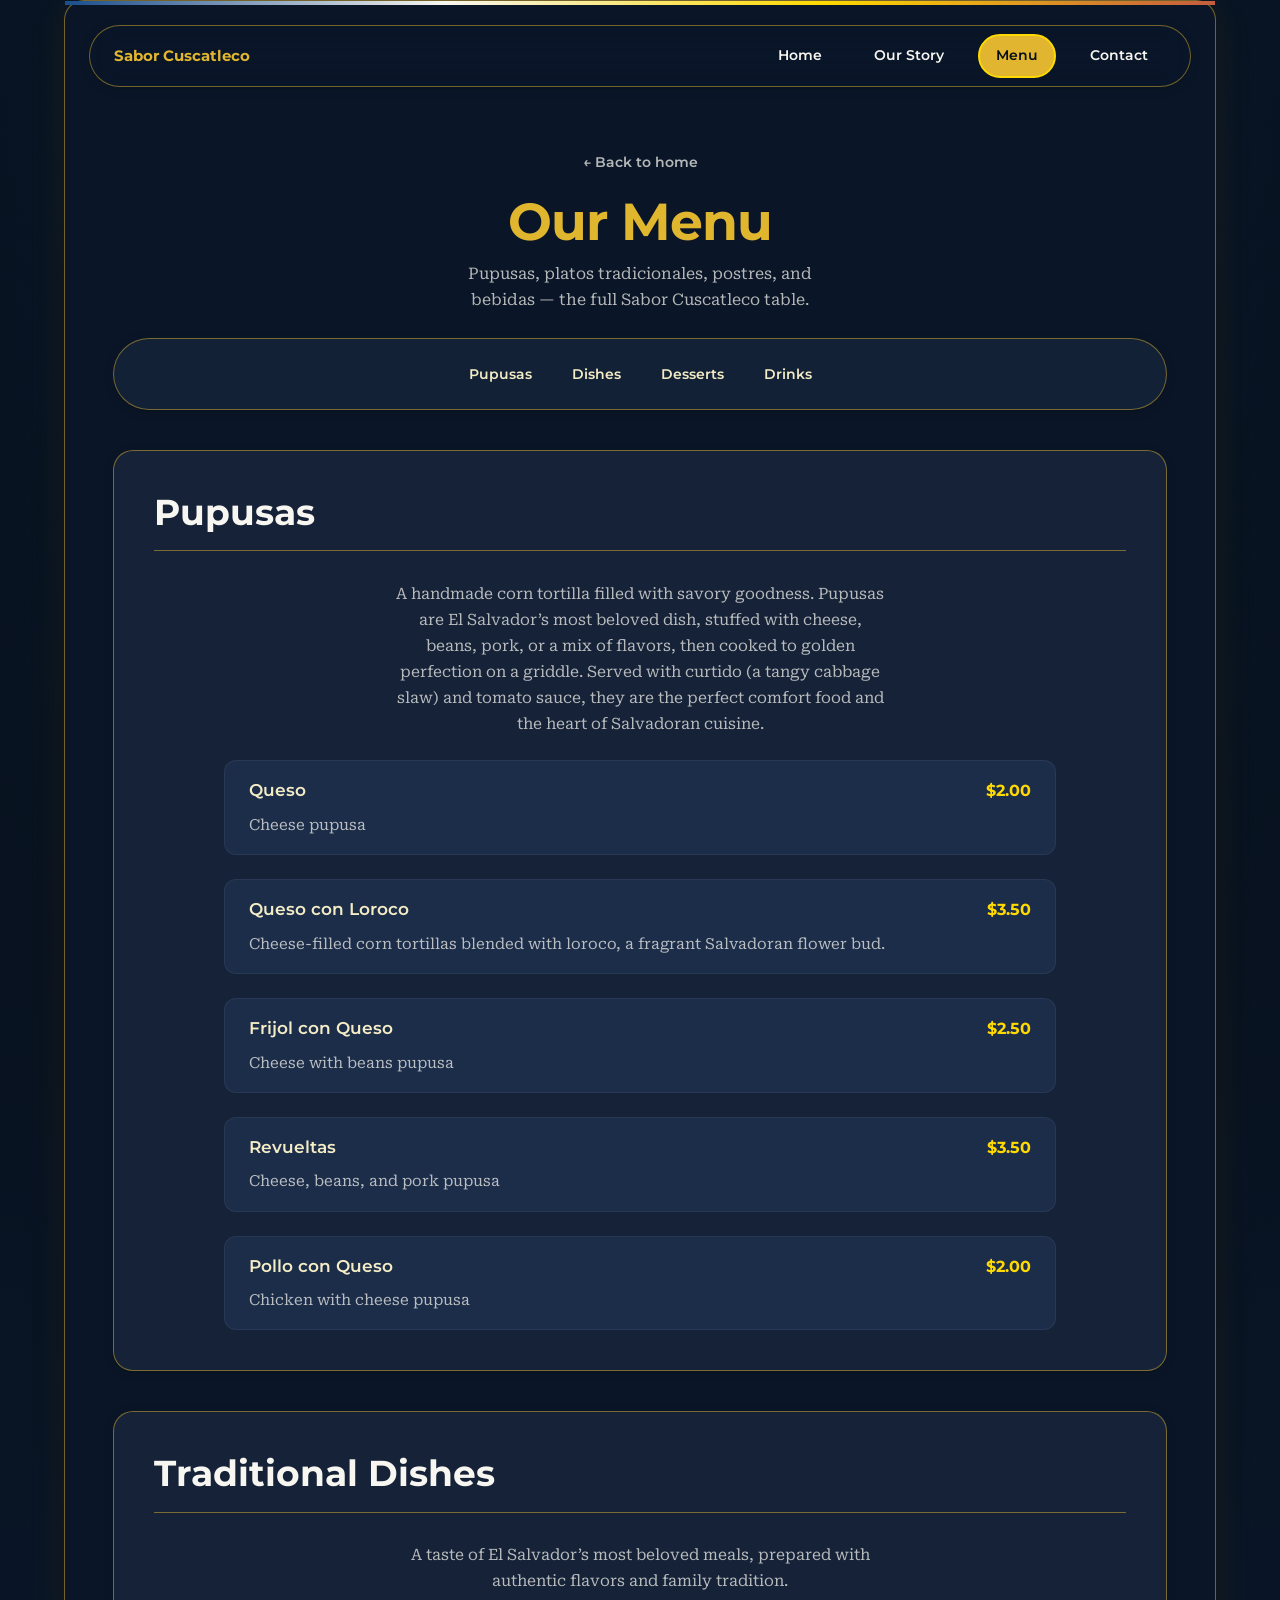
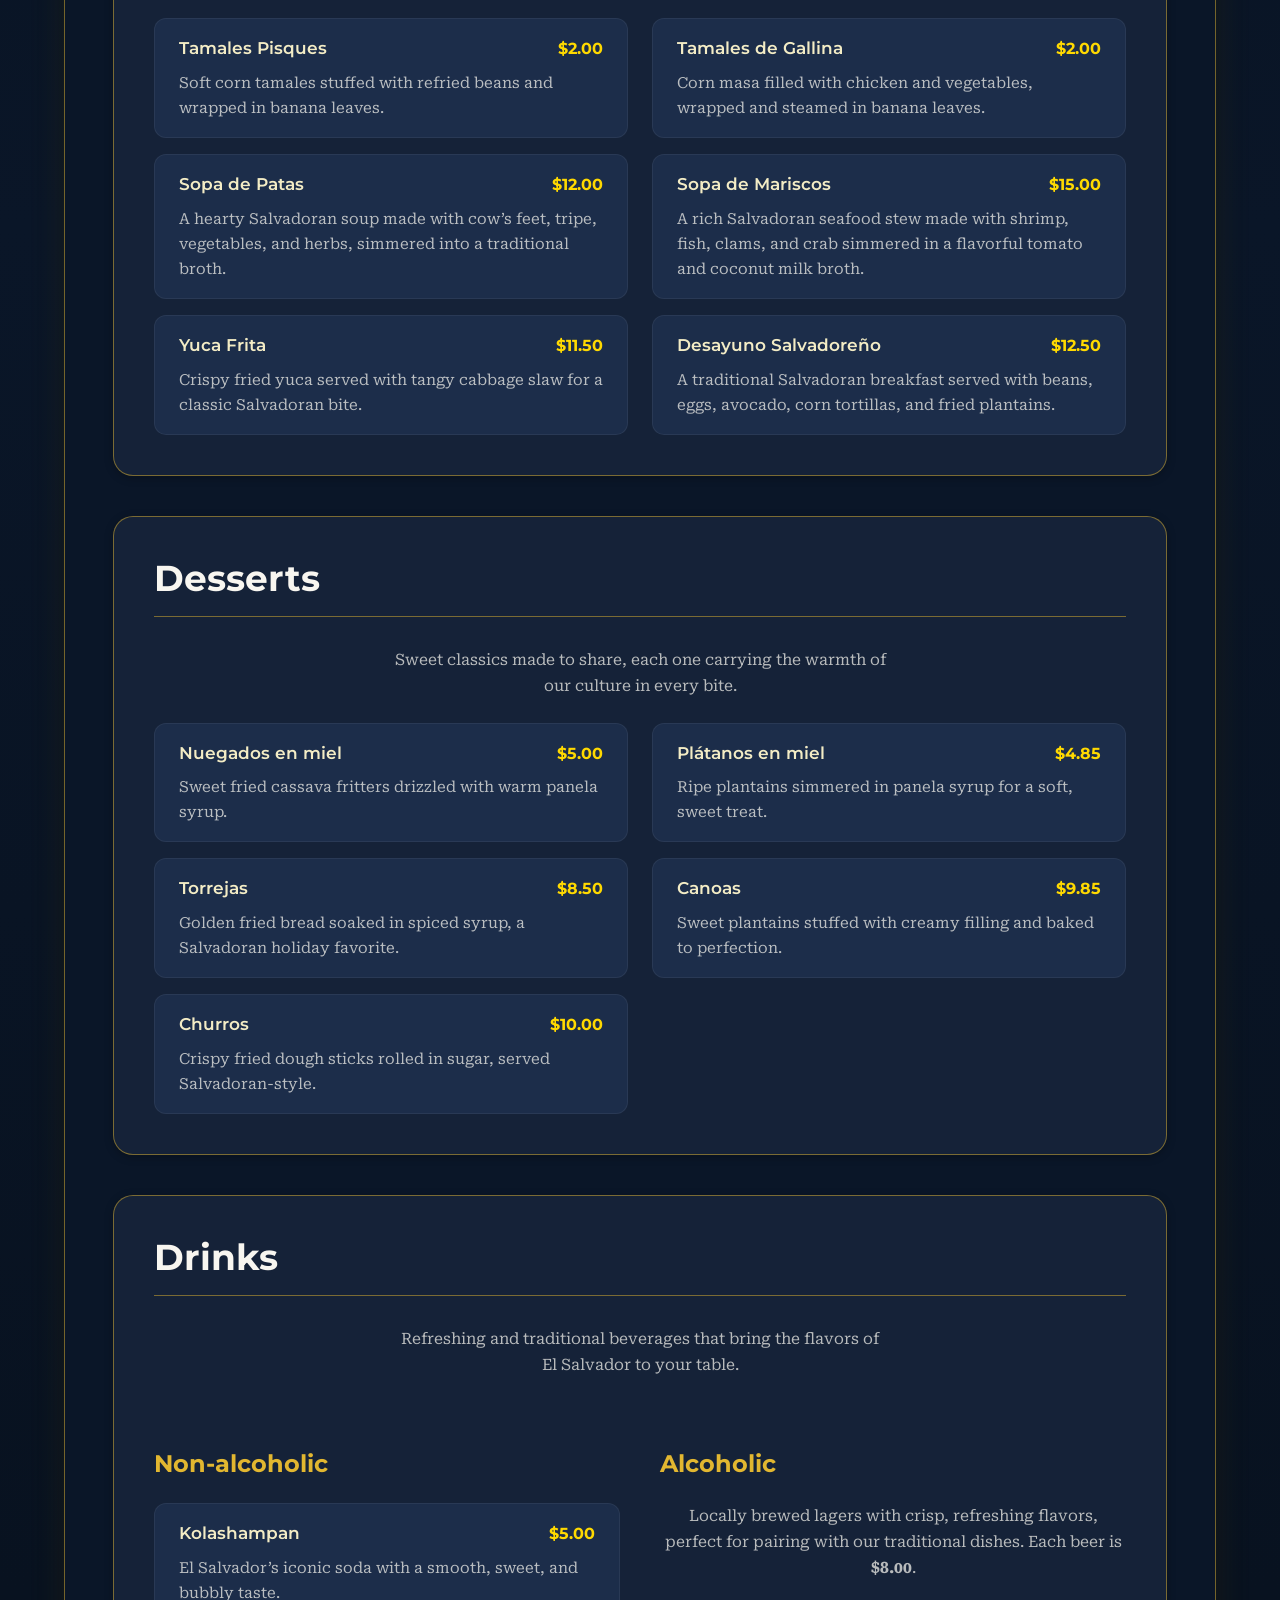
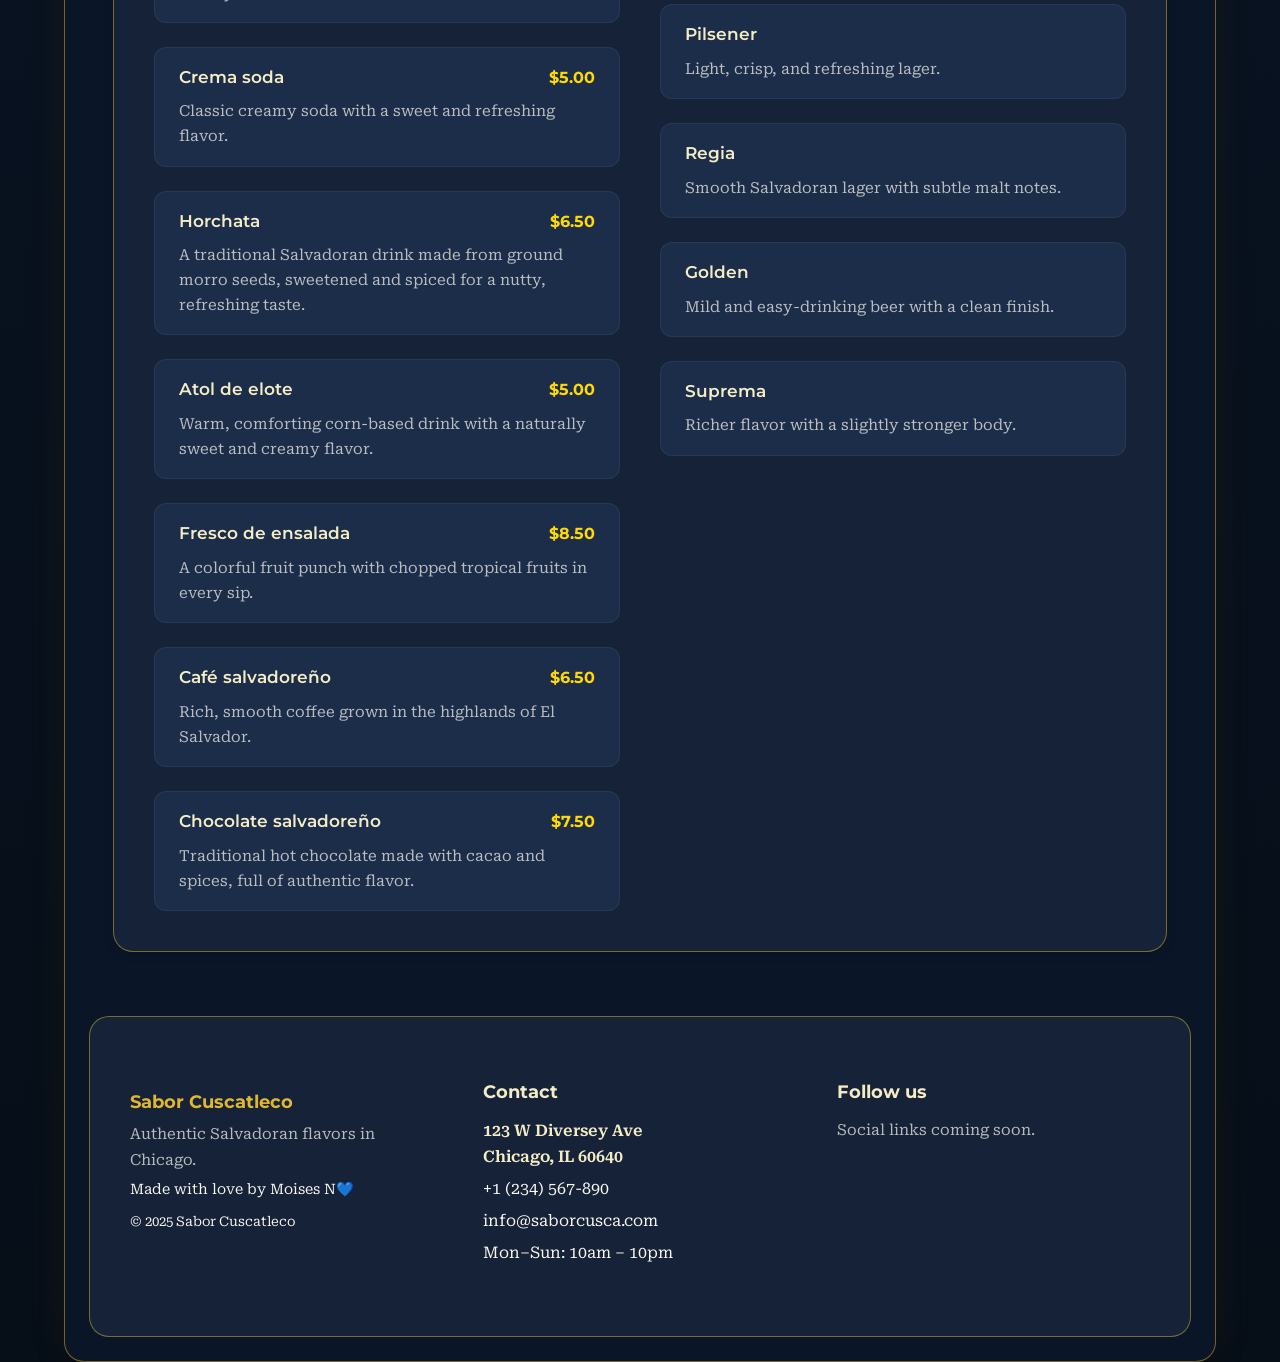
==== commit 536511f6: "navbar sticky position" ====
--- a/menu.html
+++ b/menu.html
@@ -21,17 +21,8 @@
   </head>
   <body>
     <a class="skip-link" href="#main-content">Skip to main content</a>
-    <div class="page">
-      <header class="page-header">
-        <p class="page-header-eyebrow"><a href="index.html">← Back to home</a></p>
-        <h1>Our Menu</h1>
-        <p class="page-header-lead">
-          Pupusas, platos tradicionales, postres, and bebidas — the full Sabor
-          Cuscatleco table.
-        </p>
-      </header>
-
-      <nav class="site-nav" id="site-nav" aria-label="Primary">
+    <div class="page page--menu">
+      <nav class="site-nav site-nav--sticky" id="site-nav" aria-label="Primary">
         <a href="index.html" class="nav-brand">Sabor Cuscatleco</a>
         <button
           type="button"
@@ -50,9 +41,18 @@
         </ul>
       </nav>
 
+      <header class="page-header">
+        <p class="page-header-eyebrow"><a href="index.html">← Back to home</a></p>
+        <h1>Our Menu</h1>
+        <p class="page-header-lead">
+          Pupusas, platos tradicionales, postres, and bebidas — the full Sabor
+          Cuscatleco table.
+        </p>
+      </header>
+
       <main id="main-content">
         <section class="section menu-page" aria-label="Full menu">
-          <nav class="menu-jump" aria-label="Menu categories">
+          <nav class="menu-jump menu-jump--sticky" aria-label="Menu categories">
             <ul>
               <li><a href="#pupusas">Pupusas</a></li>
               <li><a href="#dishes">Dishes</a></li>
--- a/styles.css
+++ b/styles.css
@@ -33,6 +33,10 @@
 
   --max-content: 72rem;
   --nav-height: 3.75rem;
+  --menu-jump-height: 3.25rem;
+  --sticky-nav-top: 0px;
+  --sticky-menu-jump-top: calc(var(--nav-height) + 0.5rem);
+  --sticky-scroll-offset: calc(var(--nav-height) + var(--menu-jump-height) + 1.25rem);
   --line-height-body: 1.65;
 
   --shadow-sm: 0 2px 8px rgba(0, 0, 0, 0.25);
@@ -54,6 +58,10 @@
 html {
   scroll-behavior: smooth;
   scroll-padding-top: calc(var(--nav-height) + 1rem);
+}
+
+html:has(.menu-jump--sticky) {
+  scroll-padding-top: var(--sticky-scroll-offset);
 }
 
 body,
@@ -83,7 +91,7 @@
   background: var(--color-bg);
   box-shadow: var(--shadow-glow), var(--shadow-md);
   position: relative;
-  overflow: hidden;
+  overflow-x: clip;
 }
 
 .page::before {
@@ -329,9 +337,6 @@
 
 /* ===== Site navigation ===== */
 .site-nav {
-  position: sticky;
-  top: 0;
-  z-index: 1000;
   display: flex;
   flex-wrap: wrap;
   align-items: center;
@@ -348,6 +353,21 @@
   box-shadow: var(--shadow-sm);
 }
 
+.site-nav--sticky {
+  position: sticky;
+  top: var(--sticky-nav-top);
+  z-index: 1000;
+}
+
+.page--home .site-nav--sticky,
+.page--menu .site-nav--sticky {
+  margin-top: 0;
+}
+
+.page--menu .site-nav--sticky {
+  margin-bottom: var(--space-md);
+}
+
 .nav-brand {
   font-family: var(--font-heading);
   font-weight: 700;
@@ -511,6 +531,16 @@
   -webkit-overflow-scrolling: touch;
 }
 
+.menu-jump--sticky {
+  position: sticky;
+  top: var(--sticky-menu-jump-top);
+  z-index: 900;
+  background: rgba(21, 34, 56, 0.95);
+  backdrop-filter: blur(12px);
+  -webkit-backdrop-filter: blur(12px);
+  box-shadow: var(--shadow-sm);
+}
+
 .menu-jump ul {
   list-style: none;
   margin: 0;
@@ -548,7 +578,7 @@
   border: 1px solid var(--color-border);
   border-radius: var(--radius-lg);
   box-shadow: var(--shadow-sm);
-  scroll-margin-top: calc(var(--nav-height) + 1.5rem);
+  scroll-margin-top: var(--sticky-scroll-offset);
 }
 
 .menu-category > h2,
